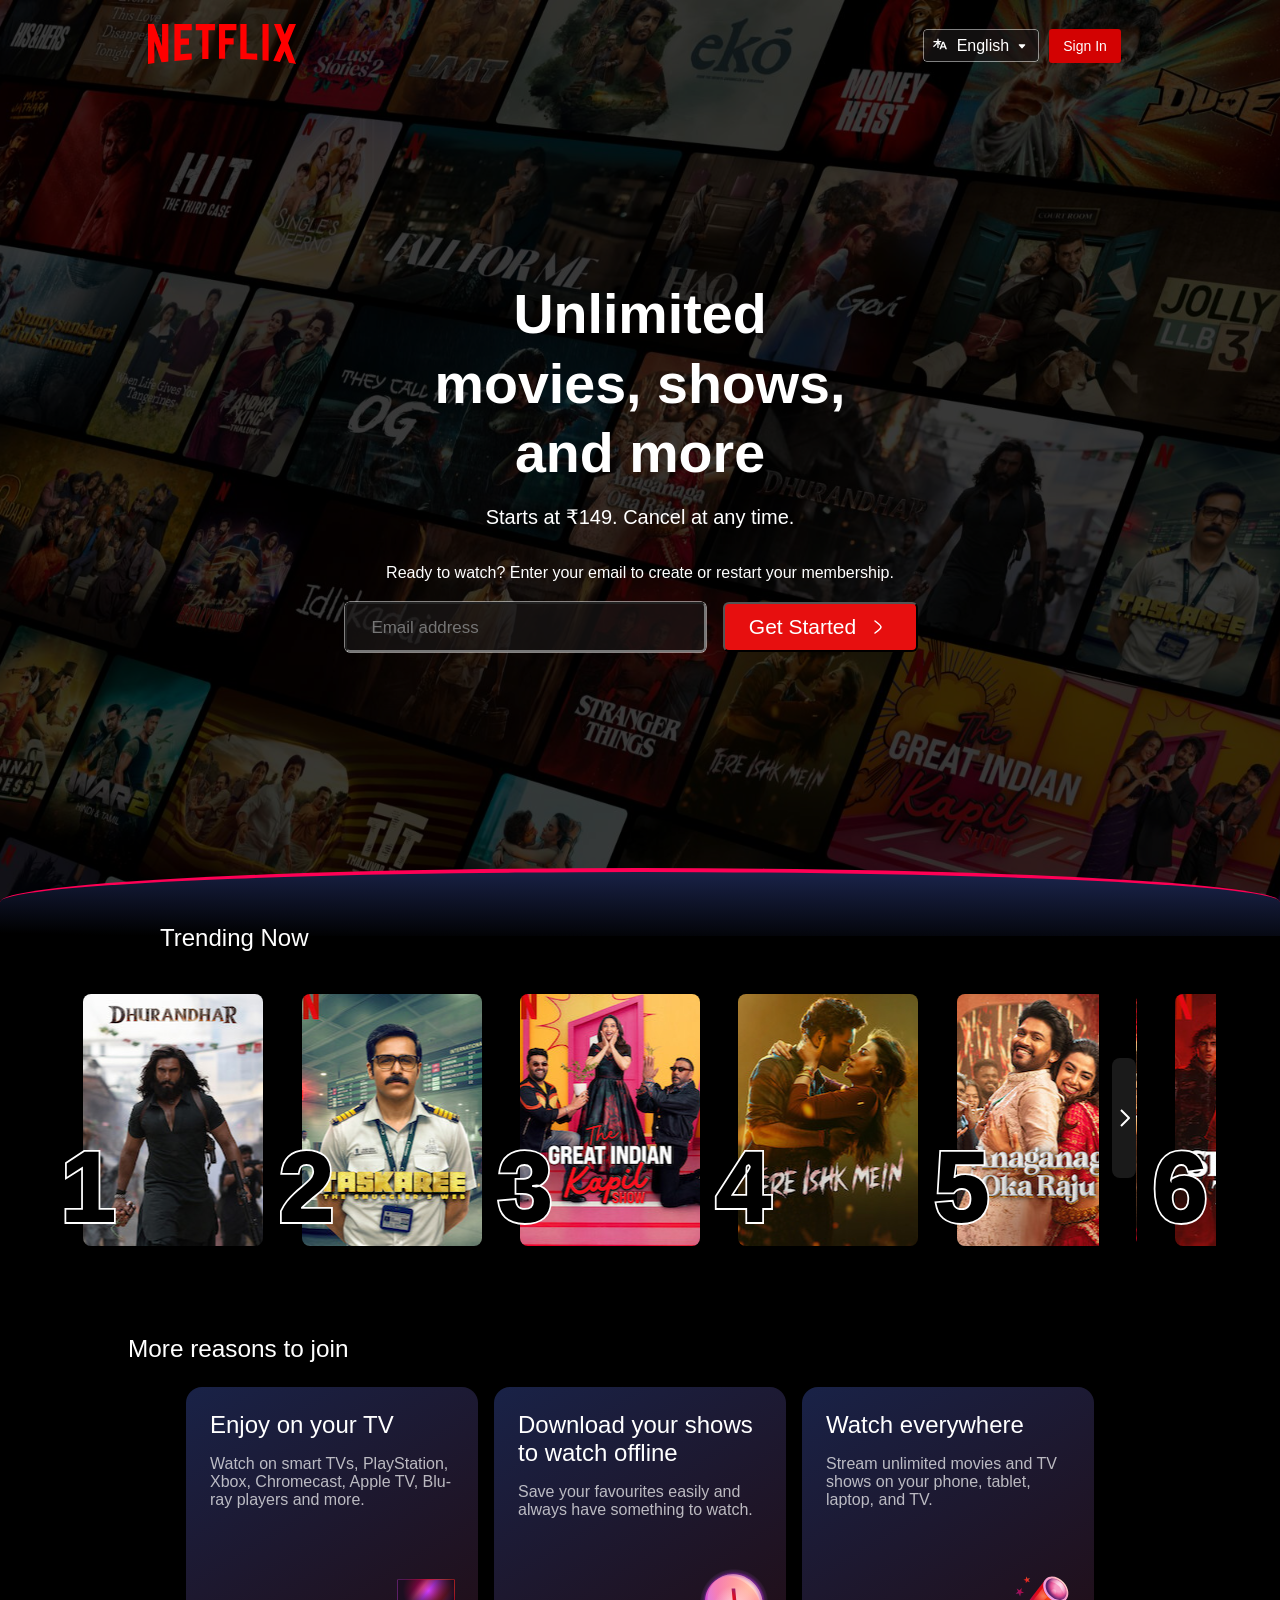
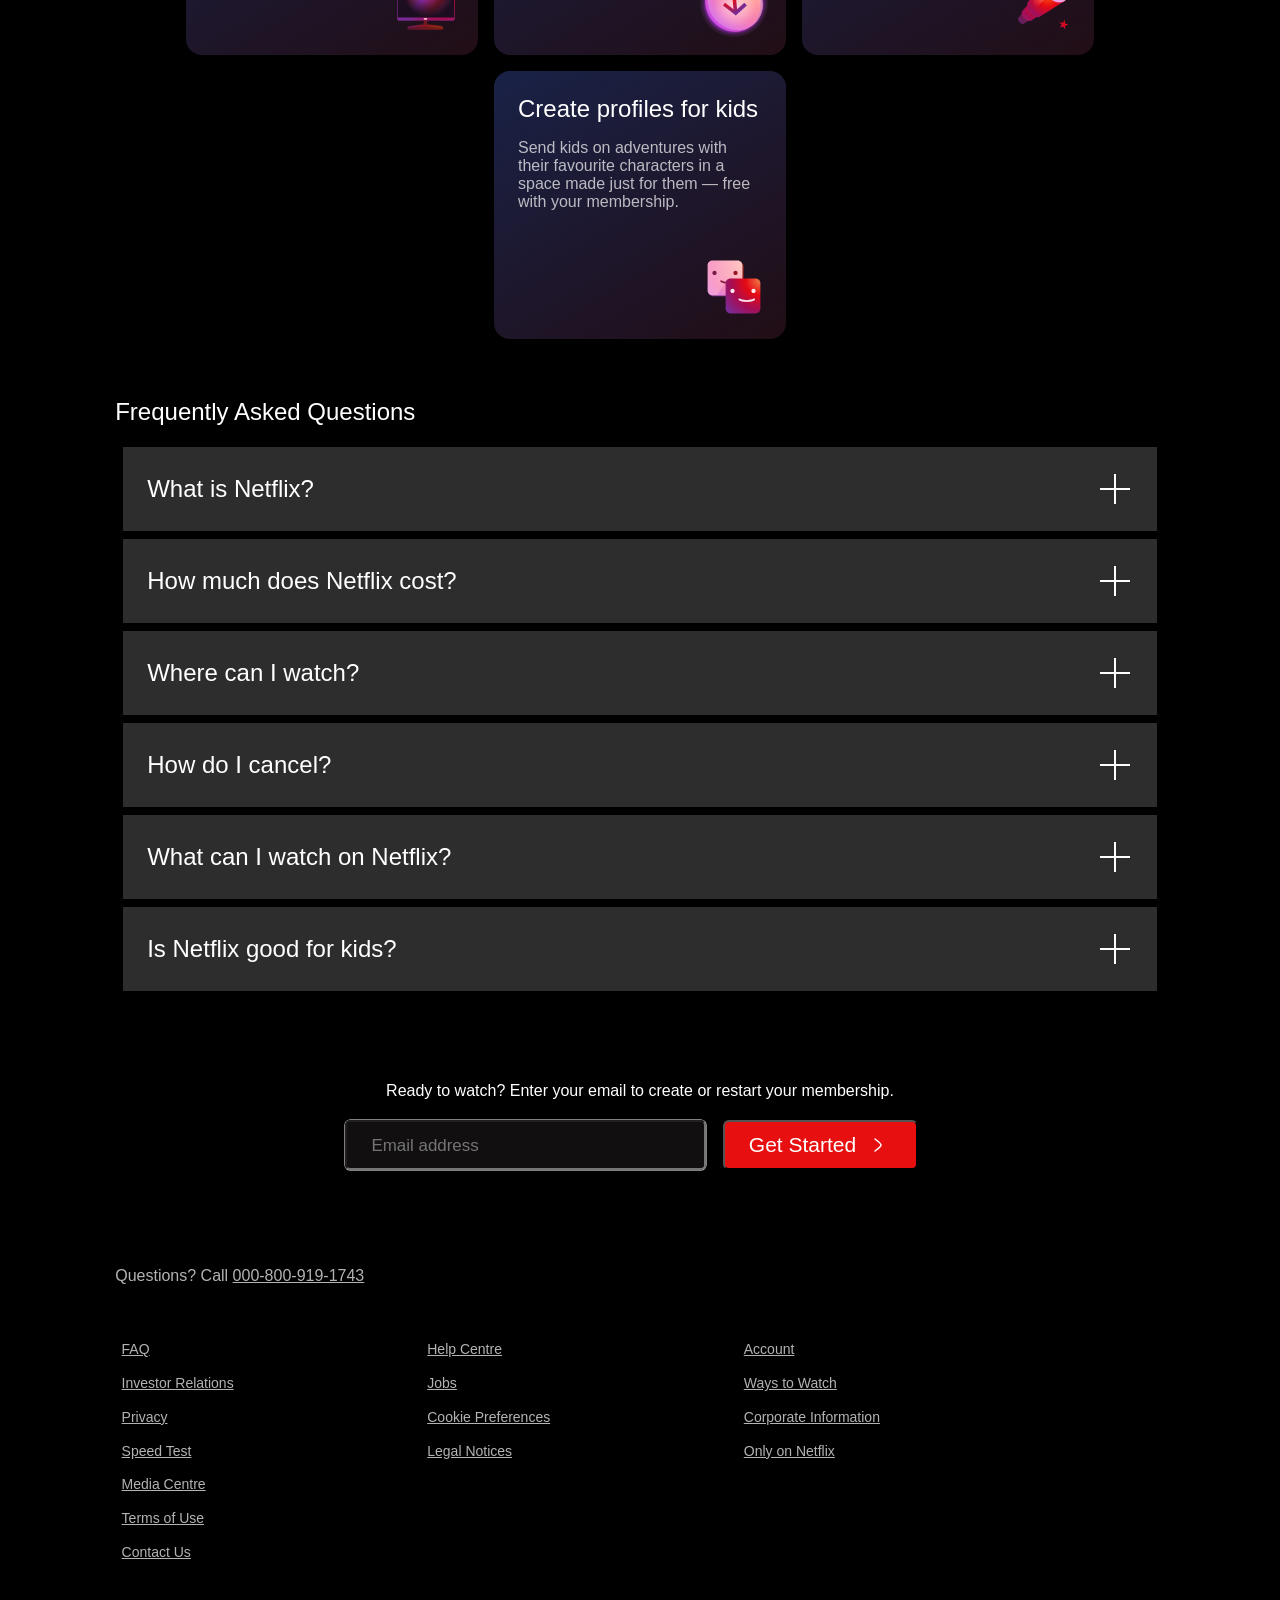
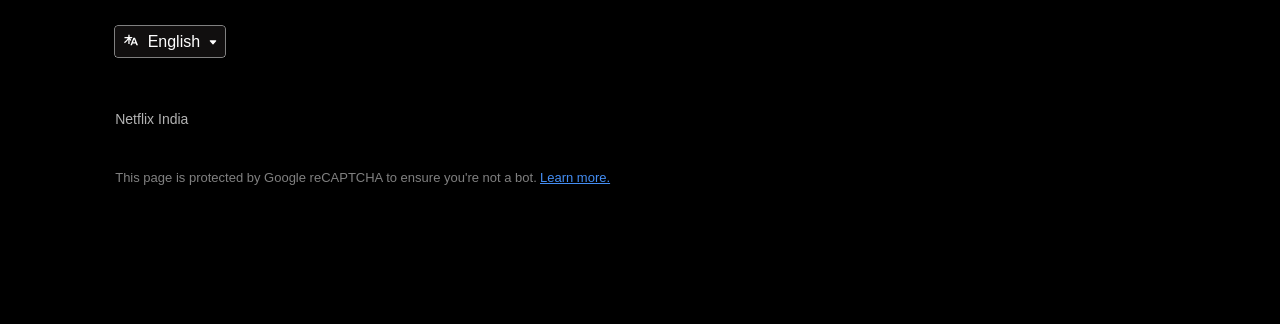
==== project_1/index.html @ 7aa84ff3 "Updated README and preview image" ====
<!DOCTYPE html>
<html lang="en">

<head>
    <meta charset="UTF-8">
    <meta name="viewport" content="width=device-width, initial-scale=1.0">
    <title>Netflix India – Watch Shows Online, Watch Movies Online</title>
    <link rel="stylesheet" href="css/style.css">
    <link rel="icon" type="image/x-icon" href="assets/favicon.ico">
</head>

<body>
    <div class="main">
        <div class="box"></div>
        <header>
            <nav>
                <div class="navbar">
                    <span><img src="assets/logo.svg" width="100px"></span>
                    <div class="btn">
                        <a class="btn-transparent" href="#"><svg class="svg1" viewBox="0 0 16 16" width="20" height="20"
                                data-icon="LanguagesSmall" data-icon-id=":R135daqjalalalb96:" aria-hidden="true"
                                xmlns="http://www.w3.org/2000/svg" fill="none" role="img">
                                <path fill="currentColor" fill-rule="evenodd"
                                    d="M10.77 5.33 10.5 6 9.34 8.94l-.57 1.44L7.33 14h1.78l.73-1.97h3.58l.74 1.97H16l-3.43-8.67zm-.15 4.6-.24.63h2.51l-1.26-3.35zm-1.1-5.09.1-.19h-3.2V2h-1.5v2.65H.55V6h3.77A11 11 0 0 1 0 10.43c.33.28.81.8 1.05 1.16 1.5-.91 2.85-2.36 3.88-4.02v5.1h1.49V7.52q.6.95 1.33 1.8l.57-1.43a12 12 0 0 1-1.34-1.9h2.09z"
                                    clip-rule="evenodd"></path>
                            </svg> English <svg class="svg2" xmlns="http://www.w3.org/2000/svg" width="16" height="16"
                                fill="currentColor" class="bi bi-caret-down-fill" viewBox="0 0 16 16">
                                <path
                                    d="M7.247 11.14 2.451 5.658C1.885 5.013 2.345 4 3.204 4h9.592a1 1 0 0 1 .753 1.659l-4.796 5.48a1 1 0 0 1-1.506 0z" />
                            </svg>
                        </a>
                        <a class="btn-red" href="#">Sign In</a>
                    </div>
                </div>
            </nav>
        </header>
        <main>
            <div class="hero">
                <div class="content">
                    <div>
                        <h1>
                            Unlimited movies, shows, and more
                        </h1>
                    </div>
                    <div>
                        <p>
                            Starts at ₹149. Cancel at any time.
                        </p>
                    </div>
                </div>
                <form action="#">
                    <div class="form-container">
                        <div class="form-heading">
                            <h3>
                                Ready to watch? Enter your email to create or restart your membership.
                            </h3>
                        </div>
                        <div>
                            <div class="form-content">
                                <input id="inp" type="email" placeholder="Email address">
                                <button class="btnhero"> Get Started <svg xmlns="http://www.w3.org/2000/svg"
                                        viewBox="0 0 24 24" width="24" height="24" color="currentColor" fill="none"
                                        stroke="currentColor" stroke-width="1.5" stroke-linecap="round"
                                        stroke-linejoin="round">
                                        <path d="M9.00005 6C9.00005 6 15 10.4189 15 12C15 13.5812 9 18 9 18" />
                                    </svg></button>
                            </div>
                        </div>
                    </div>
                </form>
            </div>
        </main>

    </div>
    <div class="curve">
        <h3></h3>
        <h2 class="curve-bottom">Trending Now</h2>
    </div>
    <div class="cards-container">
        <div class="cards-button-container-left">
            <div class="cards-button previous">
                <svg viewBox="0 0 24 24" width="24" height="24" data-icon="ChevronLeftMedium" data-icon-id=":rb:"
                    aria-hidden="true" xmlns="http://www.w3.org/2000/svg" fill="none" role="img">
                    <path fill="currentColor" fill-rule="evenodd"
                        d="m8.414 12 7.293 7.293-1.414 1.414-8-8a1 1 0 0 1 0-1.414l8-8 1.414 1.414z"
                        clip-rule="evenodd"></path>
                </svg>
            </div>
        </div>
        <div class="cards" id="slider">
            <div class="card card1">
                <h1>1</h1>
            </div>
            <div class="card card2">
                <h1>2</h1>
            </div>
            <div class="card card3">
                <h1>3</h1>
            </div>
            <div class="card card4">
                <h1>4</h1>
            </div>
            <div class="card card5">
                <h1>5</h1>
            </div>
            <div class="card card6">
                <h1>6</h1>
            </div>
            <div class="card card7">
                <h1>7</h1>
            </div>
            <div class="card card8">
                <h1>8</h1>
            </div>
            <div class="card card9">
                <h1>9</h1>
            </div>
            <div class="card card10">
                <h1>10</h1>
            </div>
        </div>
        <div class="cards-button-container-right">
            <div class="cards-button next">
                <svg viewBox="0 0 24 24" width="24" height="24" data-icon="ChevronRightMedium" data-icon-id=":rs:"
                    aria-hidden="true" xmlns="http://www.w3.org/2000/svg" fill="none" role="img">
                    <path fill="currentColor" fill-rule="evenodd"
                        d="m15.586 12-7.293 7.293 1.414 1.414 8-8a1 1 0 0 0 0-1.414l-8-8-1.414 1.414z"
                        clip-rule="evenodd">
                    </path>
                </svg>
            </div>
        </div>
    </div>
    <div class="info-card-header">
        <h3>More reasons to join</h3>
    </div>
    <div class="info-cards">
        <div class="flex">
            <div class="info-card info-card1">
                <h3>
                    Enjoy on your TV

                </h3>
                <p>
                    Watch on smart TVs, PlayStation, Xbox, Chromecast, Apple TV, Blu-ray players and more.

                </p>
                <svg width="72" height="72" viewBox="0 0 72 72" fill="none">
                    <g id="television-core-small">
                        <path id="Vector" fill-rule="evenodd" clip-rule="evenodd"
                            d="M37.2 53.3992C37.2 52.7365 36.6628 52.1992 36 52.1992H34.8C34.1373 52.1992 33.6 52.7365 33.6 53.3992V56.2636C33.6 56.9129 33.0834 57.4433 32.4347 57.4739C30.3013 57.5744 28.1719 57.7834 26.0546 58.1011L19.444 59.0926C18.2692 59.2688 17.4 60.2782 17.4 61.4662V62.0992C17.4 62.4304 17.6686 62.6992 18 62.6992H52.8C53.1314 62.6992 53.4 62.4304 53.4 62.0992V61.4662C53.4 60.2782 52.5309 59.2688 51.3561 59.0926L44.7454 58.1011C42.6282 57.7834 40.4987 57.5744 38.3653 57.4739C37.7167 57.4433 37.2 56.9129 37.2 56.2636V53.3992Z"
                            fill="url(#paint0_radial_5179_1308)"></path>
                        <path id="Vector_2"
                            d="M18.6 60.7388C18.6 60.2306 18.9587 59.796 19.4602 59.711C22.0196 59.2775 29.7585 58.0508 35.4 58.0508C41.0415 58.0508 48.7804 59.2775 51.3398 59.711C51.8412 59.796 52.2 60.2306 52.2 60.7388C52.2 60.902 52.0575 61.0268 51.8967 61.0004C50.1219 60.707 40.9704 59.2409 35.4 59.2409C29.8295 59.2409 20.678 60.707 18.9033 61.0004C18.7425 61.0268 18.6 60.902 18.6 60.7388Z"
                            fill="url(#paint1_radial_5179_1308)"></path>
                        <path id="Vector_3"
                            d="M63 12H8.99995C8.00584 12 7.19995 12.8059 7.19995 13.8V51.6C7.19995 52.5941 8.00584 53.4 8.99995 53.4H63C63.9941 53.4 64.8 52.5941 64.8 51.6V13.8C64.8 12.8059 63.9941 12 63 12Z"
                            fill="url(#paint2_linear_5179_1308)"></path>
                        <path id="Vector_4"
                            d="M63 12H8.99995C8.00584 12 7.19995 12.8059 7.19995 13.8V51.6C7.19995 52.5941 8.00584 53.4 8.99995 53.4H63C63.9941 53.4 64.8 52.5941 64.8 51.6V13.8C64.8 12.8059 63.9941 12 63 12Z"
                            fill="url(#paint3_radial_5179_1308)"></path>
                        <path id="Vector_5" fill-rule="evenodd" clip-rule="evenodd"
                            d="M8.99995 12.6H63C63.663 12.6 64.2 13.1372 64.2 13.8V50.4H7.79995V13.8C7.79995 13.1372 8.33719 12.6 8.99995 12.6ZM7.19995 50.4V13.8C7.19995 12.8059 8.00581 12 8.99995 12H63C63.9942 12 64.8 12.8059 64.8 13.8V50.4V51.6C64.8 52.5941 63.9942 53.4 63 53.4H8.99995C8.00581 53.4 7.19995 52.5941 7.19995 51.6V50.4Z"
                            fill="url(#paint4_radial_5179_1308)"></path>
                        <path id="Vector_6"
                            d="M35.4 52.8C36.3941 52.8 37.2 52.3971 37.2 51.9C37.2 51.4029 36.3941 51 35.4 51C34.4059 51 33.6 51.4029 33.6 51.9C33.6 52.3971 34.4059 52.8 35.4 52.8Z"
                            fill="url(#paint5_radial_5179_1308)"></path>
                    </g>
                    <defs>
                        <radialGradient id="paint0_radial_5179_1308" cx="0" cy="0" r="1" gradientUnits="userSpaceOnUse"
                            gradientTransform="translate(50.3269 49.3723) rotate(118.526) scale(55.1579 46.2871)">
                            <stop stop-color="#802600"></stop>
                            <stop offset="0.333333" stop-color="#6F181D"></stop>
                            <stop offset="0.666667" stop-color="#5B1333"></stop>
                            <stop offset="1" stop-color="#391945"></stop>
                        </radialGradient>
                        <radialGradient id="paint1_radial_5179_1308" cx="0" cy="0" r="1" gradientUnits="userSpaceOnUse"
                            gradientTransform="translate(48.1077 53.6128) rotate(158.116) scale(32.7275 42.219)">
                            <stop stop-color="#99421D"></stop>
                            <stop offset="0.333333" stop-color="#99161D"></stop>
                            <stop offset="0.666667" stop-color="#7D1845"></stop>
                            <stop offset="1" stop-color="#59216E"></stop>
                        </radialGradient>
                        <linearGradient id="paint2_linear_5179_1308" x1="10.4727" y1="14.9572" x2="56.1755" y2="51.4814"
                            gradientUnits="userSpaceOnUse">
                            <stop stop-color="#99161D"></stop>
                            <stop offset="0.245283" stop-color="#CA005B"></stop>
                            <stop offset="0.346698" stop-color="#FF479A"></stop>
                            <stop offset="0.46934" stop-color="#CC3CFF"></stop>
                            <stop offset="0.735849" stop-color="#BC1A22"></stop>
                            <stop offset="1" stop-color="#C94FF5"></stop>
                        </linearGradient>
                        <radialGradient id="paint3_radial_5179_1308" cx="0" cy="0" r="1" gradientUnits="userSpaceOnUse"
                            gradientTransform="translate(38.6181 23.8286) rotate(90) scale(25.9571 25.8545)">
                            <stop stop-color="#1C0E20" stop-opacity="0"></stop>
                            <stop offset="1" stop-color="#1C0E20"></stop>
                        </radialGradient>
                        <radialGradient id="paint4_radial_5179_1308" cx="0" cy="0" r="1" gradientUnits="userSpaceOnUse"
                            gradientTransform="translate(54 20.1938) rotate(144.293) scale(47.2897 44.8232)">
                            <stop stop-color="#EF7744"></stop>
                            <stop offset="0.333333" stop-color="#E50914"></stop>
                            <stop offset="0.666667" stop-color="#A70D53"></stop>
                            <stop offset="1" stop-color="#792A95"></stop>
                        </radialGradient>
                        <radialGradient id="paint5_radial_5179_1308" cx="0" cy="0" r="1" gradientUnits="userSpaceOnUse"
                            gradientTransform="translate(36.525 51.3562) rotate(135) scale(4.58735)">
                            <stop stop-color="#FFDCCC"></stop>
                            <stop offset="0.333333" stop-color="#FFBDC0"></stop>
                            <stop offset="0.666667" stop-color="#F89DC6"></stop>
                            <stop offset="1" stop-color="#E4A1FA"></stop>
                        </radialGradient>
                    </defs>
                </svg>
            </div>

            <div class="info-card info-card1">
                <h3>
                    Download your shows to watch offline
                </h3>
                <p>
                    Save your favourites easily and always have something to watch.
                </p>
                <svg width="72" height="72" viewBox="0 0 72 72" fill="none">
                    <g id="download-core-small">
                        <path id="Vector"
                            d="M36 70.2008C54.8882 70.2008 70.2001 54.8889 70.2001 36.0008C70.2001 17.1126 54.8882 1.80078 36 1.80078C17.1119 1.80078 1.80005 17.1126 1.80005 36.0008C1.80005 54.8889 17.1119 70.2008 36 70.2008Z"
                            fill="url(#paint0_radial_5179_7940)"></path>
                        <path id="Vector_2" opacity="0.4"
                            d="M64.7658 36.195C65.5206 51.5916 53.7908 63.5824 38.5668 62.977C23.3428 62.3722 10.3893 49.4 9.63446 34.0034C8.87954 18.6068 20.6091 6.61594 35.8331 7.22116C51.0571 7.82638 64.0104 20.7984 64.7658 36.195Z"
                            fill="url(#paint1_radial_5179_7940)"></path>
                        <path id="Vector_3"
                            d="M62.3657 37.9958C63.1205 53.3924 51.3908 65.3832 36.1668 64.7778C20.9428 64.173 7.9893 51.2008 7.23444 35.8041C6.47952 20.4075 18.2091 8.41672 33.4331 9.02194C48.6571 9.62716 61.6103 22.5992 62.3657 37.9958Z"
                            fill="url(#paint2_radial_5179_7940)"></path>
                        <path id="Vector_4" opacity="0.5"
                            d="M64.7658 36.195C65.5206 51.5916 53.7908 63.5824 38.5668 62.977C23.3428 62.3722 10.3893 49.4 9.63446 34.0034C8.87954 18.6068 20.6091 6.61594 35.8331 7.22116C51.0571 7.82638 64.0104 20.7984 64.7658 36.195Z"
                            fill="url(#paint3_radial_5179_7940)"></path>
                        <path id="Vector_5" opacity="0.6"
                            d="M36.9 60.6C48.6636 60.6 58.2 51.0637 58.2 39.3C58.2 27.5363 48.6636 18 36.9 18C25.1363 18 15.6 27.5363 15.6 39.3C15.6 51.0637 25.1363 60.6 36.9 60.6Z"
                            fill="url(#paint4_radial_5179_7940)"></path>
                        <path id="Vector_6" fill-rule="evenodd" clip-rule="evenodd"
                            d="M39.0849 42.2727L46.3387 35.76L48.8945 38.5142L38.9118 47.477L37.8466 48.4333L36.6071 47.477L24.9899 38.5142L27.0434 35.76L35.4849 42.2727L33.6 21.6016H37.2L39.0849 42.2727Z"
                            fill="url(#paint5_radial_5179_7940)"></path>
                        <path id="Vector_7" opacity="0.4" fill-rule="evenodd" clip-rule="evenodd"
                            d="M61.6566 34.9618C61.7832 35.3893 62.391 35.3233 62.3694 34.878C61.6962 21.1369 50.1509 9.55975 36.5817 9.01957C34.4606 8.93515 32.4155 9.12541 30.4772 9.55909C30.0745 9.64915 30.1575 10.2082 30.5697 10.2246C45.0094 10.7979 57.6246 21.2971 61.6566 34.9618Z"
                            fill="url(#paint6_radial_5179_7940)"></path>
                    </g>
                    <defs>
                        <radialGradient id="paint0_radial_5179_7940" cx="0" cy="0" r="1" gradientUnits="userSpaceOnUse"
                            gradientTransform="translate(36.0001 36.1837) rotate(-90) scale(34.3829)">
                            <stop offset="0.782019" stop-color="#982DBE"></stop>
                            <stop offset="0.906819" stop-color="#B038DC" stop-opacity="0.2"></stop>
                            <stop offset="1" stop-color="#E4A1FA" stop-opacity="0"></stop>
                        </radialGradient>
                        <radialGradient id="paint1_radial_5179_7940" cx="0" cy="0" r="1" gradientUnits="userSpaceOnUse"
                            gradientTransform="translate(52.9937 20.0992) rotate(135) scale(49.9836)">
                            <stop stop-color="#FFDCCC"></stop>
                            <stop offset="0.333333" stop-color="#FFBDC0"></stop>
                            <stop offset="0.666667" stop-color="#F89DC6"></stop>
                            <stop offset="1" stop-color="#E4A1FA"></stop>
                        </radialGradient>
                        <radialGradient id="paint2_radial_5179_7940" cx="0" cy="0" r="1" gradientUnits="userSpaceOnUse"
                            gradientTransform="translate(52.7999 19.6937) rotate(135) scale(53.1037)">
                            <stop stop-color="#FFA984"></stop>
                            <stop offset="0.333333" stop-color="#FF787F"></stop>
                            <stop offset="0.666667" stop-color="#F45FA2"></stop>
                            <stop offset="1" stop-color="#C44AF1"></stop>
                        </radialGradient>
                        <radialGradient id="paint3_radial_5179_7940" cx="0" cy="0" r="1" gradientUnits="userSpaceOnUse"
                            gradientTransform="translate(52.9937 20.0992) rotate(135) scale(49.9836)">
                            <stop stop-color="#FFDCCC"></stop>
                            <stop offset="0.333333" stop-color="#FFBDC0"></stop>
                            <stop offset="0.666667" stop-color="#F89DC6"></stop>
                            <stop offset="1" stop-color="#E4A1FA"></stop>
                        </radialGradient>
                        <radialGradient id="paint4_radial_5179_7940" cx="0" cy="0" r="1" gradientUnits="userSpaceOnUse"
                            gradientTransform="translate(36.9 39.3) scale(21.3)">
                            <stop stop-color="white"></stop>
                            <stop offset="1" stop-color="white" stop-opacity="0"></stop>
                        </radialGradient>
                        <radialGradient id="paint5_radial_5179_7940" cx="0" cy="0" r="1" gradientUnits="userSpaceOnUse"
                            gradientTransform="translate(31.2 32.1016) rotate(39.5226) scale(15.5567)">
                            <stop stop-color="#EF7744"></stop>
                            <stop offset="0.2406" stop-color="#E50914"></stop>
                            <stop offset="1" stop-color="#792A95"></stop>
                        </radialGradient>
                        <radialGradient id="paint6_radial_5179_7940" cx="0" cy="0" r="1" gradientUnits="userSpaceOnUse"
                            gradientTransform="translate(50.7 21.3) rotate(-180) scale(30)">
                            <stop stop-color="white"></stop>
                            <stop offset="1" stop-color="white" stop-opacity="0"></stop>
                        </radialGradient>
                    </defs>
                </svg>
            </div>

            <div class="info-card info-card1">
                <h3>
                    Watch everywhere

                </h3>
                <p>
                    Stream unlimited movies and TV shows on your phone, tablet, laptop, and TV.
                </p>
                <svg width="72" height="72" viewBox="0 0 72 72" fill="none">
                    <g id="telescope-core-small">
                        <path id="Vector"
                            d="M24.0492 36.6016L33.6 46.3898L17.8029 56.8633C17.8029 56.8633 15.8891 57.6983 13.625 55.2638C11.361 52.8293 12.1235 51.238 12.1235 51.238L24.0492 36.6016Z"
                            fill="url(#paint0_radial_5179_1664)"></path>
                        <path id="Vector_2"
                            d="M25.0344 34.1992L36 46.151L25.0616 53.8043C25.0616 53.8043 21.8289 55.0984 18.0987 51.0172C14.3686 46.9358 15.9198 44.5105 15.9198 44.5105L25.0344 34.1992Z"
                            fill="url(#paint1_radial_5179_1664)"></path>
                        <path id="Vector_3"
                            d="M39 13.0195L59.1 33.6788L32.5325 50.4142C32.5325 50.4142 28.7459 50.2552 24.3978 45.4897C20.0498 40.7243 21.4096 35.8101 21.4096 35.8101L39 13.0195Z"
                            fill="url(#paint2_radial_5179_1664)"></path>
                        <path id="Vector_4"
                            d="M57.6709 15.3516C63.1044 21.2807 63.9858 29.2883 59.6386 33.2371C55.2916 37.186 47.3628 35.5806 41.9292 29.6515C36.4954 23.7224 35.6145 15.7148 39.9615 11.766C44.3084 7.81716 52.2372 9.42252 57.6709 15.3516Z"
                            fill="url(#paint3_radial_5179_1664)"></path>
                        <path id="Vector_5"
                            d="M58.3787 31.255C54.8121 34.5032 48.2143 33.0817 43.6421 28.0798C39.07 23.078 38.2547 16.39 41.8213 13.1419C45.3879 9.89364 51.9857 11.3152 56.5579 16.3171C61.1298 21.3189 61.9452 28.0069 58.3787 31.255Z"
                            fill="url(#paint4_radial_5179_1664)"></path>
                        <path id="Vector_6" opacity="0.85"
                            d="M59.6783 28.823C60.576 24.1785 59.6544 20.5934 56.1603 16.6199C52.6662 12.6464 47.3508 10.8657 43.7796 12.7598C39.371 15.098 48.3734 13.5961 53.4577 19.5815C57.8259 24.724 58.8516 33.1009 59.6783 28.823Z"
                            fill="url(#paint5_radial_5179_1664)"></path>
                        <path id="Vector_7" opacity="0.4"
                            d="M50.3979 25.2452C50.4549 26.7239 49.2932 27.7677 47.8032 27.5766C46.3131 27.3856 45.059 26.032 45.002 24.5532C44.945 23.0745 46.1067 22.0307 47.5968 22.2218C49.0868 22.4128 50.341 23.7664 50.3979 25.2452Z"
                            fill="url(#paint6_radial_5179_1664)"></path>
                        <path id="Vector_8" opacity="0.6"
                            d="M36.9217 21.0039L26.4258 34.3627C26.3297 36.4604 28.2903 39.5534 30.0334 40.8344L41.2345 29.9105C39.6 28.2005 36.9591 24.1025 36.9217 21.0039Z"
                            fill="url(#paint7_radial_5179_1664)"></path>
                        <path id="Vector_9" fill-rule="evenodd" clip-rule="evenodd"
                            d="M20.0576 9.60156L21.479 11.7187L24 11.0654L22.3575 13.0272L23.7789 15.1444L21.3424 14.2397L19.7 16.2016L19.8365 13.6806L17.4 12.7759L19.9209 12.1225L20.0576 9.60156ZM58.776 52.8016L58.9623 56.4685L62.4 57.4188L59.0774 58.7347L59.2637 62.4016L57.0239 59.548L53.7014 60.8638L55.6397 57.7843L53.4 54.9307L56.8377 55.8811L58.776 52.8016ZM15.206 24.2101L15.8768 21.0016L13.4793 23.1964L10.6853 21.5563L11.9975 24.553L9.59998 26.7478L12.8085 26.405L14.1207 29.4016L14.7915 26.1931L18 25.8502L15.206 24.2101Z"
                            fill="url(#paint8_linear_5179_1664)"></path>
                    </g>
                    <defs>
                        <radialGradient id="paint0_radial_5179_1664" cx="0" cy="0" r="1" gradientUnits="userSpaceOnUse"
                            gradientTransform="translate(36.6875 32.7016) rotate(135) scale(34.9134)">
                            <stop stop-color="#99421D"></stop>
                            <stop offset="0.333333" stop-color="#99161D"></stop>
                            <stop offset="0.666667" stop-color="#7D1845"></stop>
                            <stop offset="1" stop-color="#59216E"></stop>
                        </radialGradient>
                        <radialGradient id="paint1_radial_5179_1664" cx="0" cy="0" r="1" gradientUnits="userSpaceOnUse"
                            gradientTransform="translate(42.5937 27.2992) rotate(135) scale(44.5477 44.5279)">
                            <stop stop-color="#EF7744"></stop>
                            <stop offset="0.333333" stop-color="#E50914"></stop>
                            <stop offset="0.666667" stop-color="#A70D53"></stop>
                            <stop offset="1" stop-color="#792A95"></stop>
                        </radialGradient>
                        <radialGradient id="paint2_radial_5179_1664" cx="0" cy="0" r="1" gradientUnits="userSpaceOnUse"
                            gradientTransform="translate(42.3 29.106) rotate(135) scale(31.8127)">
                            <stop stop-color="#FB540D"></stop>
                            <stop offset="0.333333" stop-color="#E50914"></stop>
                            <stop offset="0.666667" stop-color="#A70D53"></stop>
                            <stop offset="1" stop-color="#792A95"></stop>
                        </radialGradient>
                        <radialGradient id="paint3_radial_5179_1664" cx="0" cy="0" r="1" gradientUnits="userSpaceOnUse"
                            gradientTransform="translate(57.675 14.7078) rotate(134.326) scale(24.0433 24.0367)">
                            <stop stop-color="#FFDCCC"></stop>
                            <stop offset="0.333333" stop-color="#FFBDC0"></stop>
                            <stop offset="0.666667" stop-color="#F89DC6"></stop>
                            <stop offset="1" stop-color="#E4A1FA"></stop>
                        </radialGradient>
                        <radialGradient id="paint4_radial_5179_1664" cx="0" cy="0" r="1" gradientUnits="userSpaceOnUse"
                            gradientTransform="translate(52.1305 21.273) rotate(141.875) scale(9.87138 12.8159)">
                            <stop offset="0.307292" stop-color="#F89DC6"></stop>
                            <stop offset="0.645392" stop-color="#E75094"></stop>
                            <stop offset="1" stop-color="#59216E"></stop>
                        </radialGradient>
                        <radialGradient id="paint5_radial_5179_1664" cx="0" cy="0" r="1" gradientUnits="userSpaceOnUse"
                            gradientTransform="translate(55.8 15.6) rotate(135) scale(13.1522)">
                            <stop stop-color="white"></stop>
                            <stop offset="1" stop-color="white" stop-opacity="0"></stop>
                        </radialGradient>
                        <radialGradient id="paint6_radial_5179_1664" cx="0" cy="0" r="1" gradientUnits="userSpaceOnUse"
                            gradientTransform="translate(49.2362 22.9648) rotate(131.079) scale(5.08644 6.006)">
                            <stop stop-color="white"></stop>
                            <stop offset="1" stop-color="white" stop-opacity="0"></stop>
                        </radialGradient>
                        <radialGradient id="paint7_radial_5179_1664" cx="0" cy="0" r="1" gradientUnits="userSpaceOnUse"
                            gradientTransform="translate(36.8758 29.1353) rotate(137.622) scale(13.5764)">
                            <stop stop-color="#FFA984"></stop>
                            <stop offset="1" stop-color="#F7636B" stop-opacity="0"></stop>
                        </radialGradient>
                        <linearGradient id="paint8_linear_5179_1664" x1="44.65" y1="27.9016" x2="24.25" y2="48.3016"
                            gradientUnits="userSpaceOnUse">
                            <stop stop-color="#EF7744"></stop>
                            <stop offset="0.333333" stop-color="#E50914"></stop>
                            <stop offset="0.666667" stop-color="#A70D53"></stop>
                            <stop offset="1" stop-color="#792A95"></stop>
                        </linearGradient>
                    </defs>
                </svg>
            </div>

            <div class="info-card info-card1">
                <h3>
                    Create profiles for kids
                </h3>
                <p>
                    Send kids on adventures with their favourite characters in a space made just for them — free with
                    your membership.
                </p>
                <svg width="72" height="72" viewBox="0 0 72 72" fill="none">
                    <g id="profiles-core-small">
                        <path id="Vector"
                            d="M10.8 15.6008C10.8 12.9499 12.949 10.8008 15.5999 10.8008H40.8C43.4509 10.8008 45.6 12.9498 45.6 15.6008V40.8007C45.6 43.4516 43.4509 45.6007 40.8 45.6007H15.6C12.949 45.6007 10.8 43.4517 10.8 40.8007V15.6008Z"
                            fill="url(#paint0_radial_5179_7919)"></path>
                        <path id="Vector_2"
                            d="M9.59998 14.4016C9.59998 11.7506 11.749 9.60162 14.4 9.60156H39.6C42.251 9.60156 44.4 11.7506 44.4 14.4016V39.6015C44.4 42.2525 42.251 44.4015 39.6 44.4015H14.4C11.749 44.4016 9.59998 42.2525 9.59998 39.6015V14.4016Z"
                            fill="url(#paint1_radial_5179_7919)"></path>
                        <path id="Vector_3"
                            d="M18.6 21.9008C18.6 23.0606 17.6598 24.0008 16.5 24.0008C15.3402 24.0008 14.4 23.0606 14.4 21.9008C14.4 20.741 15.3402 19.8008 16.5 19.8008C17.6598 19.8008 18.6 20.741 18.6 21.9008Z"
                            fill="url(#paint2_radial_5179_7919)"></path>
                        <path id="Vector_4"
                            d="M39.6 21.9008C39.6 23.0606 38.6598 24.0008 37.5 24.0008C36.3402 24.0008 35.4 23.0606 35.4 21.9008C35.4 20.741 36.3402 19.8008 37.5 19.8008C38.6598 19.8008 39.6 20.741 39.6 21.9008Z"
                            fill="url(#paint3_radial_5179_7919)"></path>
                        <path id="Vector_5"
                            d="M23.6713 29.4501C23.2437 29.1967 22.6917 29.3379 22.4383 29.7655C22.1848 30.1932 22.3261 30.7452 22.7537 30.9986C23.8254 31.6337 26.769 32.7744 30.6375 32.7744C34.506 32.7744 37.4497 31.6337 38.5213 30.9986C38.949 30.7452 39.0902 30.1932 38.8368 29.7655C38.5834 29.3379 38.0313 29.1967 37.6037 29.4501C36.8191 29.9151 34.194 30.9744 30.6375 30.9744C27.081 30.9744 24.456 29.9151 23.6713 29.4501Z"
                            fill="url(#paint4_radial_5179_7919)"></path>
                        <path id="Vector_6" opacity="0.35"
                            d="M19.2 44.4016H28.2L32.4 27.6016C30.2787 28.1801 28.4542 29.5387 27.2921 31.4053L19.2 44.4016Z"
                            fill="url(#paint5_radial_5179_7919)"></path>
                        <path id="Vector_7"
                            d="M27.6 32.4016C27.6 29.7506 29.749 27.6016 32.4 27.6016L57.6 27.6016C60.2508 27.6016 62.4 29.7506 62.4 32.4016V57.6015C62.4 60.2524 60.2508 62.4016 57.6 62.4016H32.4C29.749 62.4016 27.6 60.2524 27.6 57.6016V32.4016Z"
                            fill="url(#paint6_radial_5179_7919)"></path>
                        <path id="Vector_8"
                            d="M36.6 39.9008C36.6 41.0606 35.6598 42.0008 34.5 42.0008C33.3402 42.0008 32.4 41.0606 32.4 39.9008C32.4 38.741 33.3402 37.8008 34.5 37.8008C35.6598 37.8008 36.6 38.741 36.6 39.9008Z"
                            fill="url(#paint7_radial_5179_7919)"></path>
                        <path id="Vector_9"
                            d="M57.6 39.9008C57.6 41.0606 56.6598 42.0008 55.5 42.0008C54.3402 42.0008 53.4 41.0606 53.4 39.9008C53.4 38.741 54.3402 37.8008 55.5 37.8008C56.6598 37.8008 57.6 38.741 57.6 39.9008Z"
                            fill="url(#paint8_radial_5179_7919)"></path>
                        <path id="Vector_10"
                            d="M41.8213 47.6025C41.3937 47.349 40.8416 47.4903 40.5882 47.9179C40.3348 48.3455 40.476 48.8976 40.9037 49.1509C41.9753 49.786 44.919 50.9267 48.7875 50.9267C52.656 50.9267 55.5996 49.786 56.6713 49.1509C57.0989 48.8976 57.2402 48.3455 56.9867 47.9179C56.7333 47.4903 56.1813 47.349 55.7537 47.6025C54.969 48.0674 52.344 49.1267 48.7875 49.1267C45.231 49.1267 42.6059 48.0674 41.8213 47.6025Z"
                            fill="url(#paint9_radial_5179_7919)"></path>
                    </g>
                    <defs>
                        <radialGradient id="paint0_radial_5179_7919" cx="0" cy="0" r="1" gradientUnits="userSpaceOnUse"
                            gradientTransform="translate(39.075 17.6882) rotate(135) scale(32.8097)">
                            <stop stop-color="#99421D"></stop>
                            <stop offset="0.333333" stop-color="#99161D"></stop>
                            <stop offset="0.666667" stop-color="#7D1845"></stop>
                            <stop offset="1" stop-color="#59216E"></stop>
                        </radialGradient>
                        <radialGradient id="paint1_radial_5179_7919" cx="0" cy="0" r="1" gradientUnits="userSpaceOnUse"
                            gradientTransform="translate(62.4 8.70157) rotate(133.87) scale(75.3216)">
                            <stop stop-color="#FFDCCC"></stop>
                            <stop offset="0.333333" stop-color="#FFBDC0"></stop>
                            <stop offset="0.666667" stop-color="#F89DC6"></stop>
                            <stop offset="1" stop-color="#E4A1FA"></stop>
                        </radialGradient>
                        <radialGradient id="paint2_radial_5179_7919" cx="0" cy="0" r="1" gradientUnits="userSpaceOnUse"
                            gradientTransform="translate(60.3 11.1008) rotate(133.939) scale(68.7426 55.9547)">
                            <stop stop-color="#99421D"></stop>
                            <stop offset="0.333333" stop-color="#99161D"></stop>
                            <stop offset="0.666667" stop-color="#7D1845"></stop>
                            <stop offset="1" stop-color="#59216E"></stop>
                        </radialGradient>
                        <radialGradient id="paint3_radial_5179_7919" cx="0" cy="0" r="1" gradientUnits="userSpaceOnUse"
                            gradientTransform="translate(60.3 11.1008) rotate(133.939) scale(68.7426 55.9547)">
                            <stop stop-color="#99421D"></stop>
                            <stop offset="0.333333" stop-color="#99161D"></stop>
                            <stop offset="0.666667" stop-color="#7D1845"></stop>
                            <stop offset="1" stop-color="#59216E"></stop>
                        </radialGradient>
                        <radialGradient id="paint4_radial_5179_7919" cx="0" cy="0" r="1" gradientUnits="userSpaceOnUse"
                            gradientTransform="translate(60.3 11.0994) rotate(133.939) scale(68.7426 55.9548)">
                            <stop stop-color="#99421D"></stop>
                            <stop offset="0.333333" stop-color="#99161D"></stop>
                            <stop offset="0.666667" stop-color="#7D1845"></stop>
                            <stop offset="1" stop-color="#59216E"></stop>
                        </radialGradient>
                        <radialGradient id="paint5_radial_5179_7919" cx="0" cy="0" r="1" gradientUnits="userSpaceOnUse"
                            gradientTransform="translate(39.6 27.9016) rotate(135) scale(23.3345)">
                            <stop stop-color="#FFA984"></stop>
                            <stop offset="0.333333" stop-color="#FF787F"></stop>
                            <stop offset="0.666667" stop-color="#F45FA2"></stop>
                            <stop offset="1" stop-color="#C44AF1"></stop>
                        </radialGradient>
                        <radialGradient id="paint6_radial_5179_7919" cx="0" cy="0" r="1" gradientUnits="userSpaceOnUse"
                            gradientTransform="translate(61.8 29.7016) rotate(135) scale(43.2749)">
                            <stop stop-color="#EF7744"></stop>
                            <stop offset="0.333333" stop-color="#E50914"></stop>
                            <stop offset="0.666667" stop-color="#A70D53"></stop>
                            <stop offset="1" stop-color="#792A95"></stop>
                        </radialGradient>
                        <radialGradient id="paint7_radial_5179_7919" cx="0" cy="0" r="1" gradientUnits="userSpaceOnUse"
                            gradientTransform="translate(62.1 11.1008) rotate(137.146) scale(73.6614 60.3576)">
                            <stop stop-color="#FFDCCC"></stop>
                            <stop offset="0.333333" stop-color="#FDF6F6"></stop>
                            <stop offset="0.666667" stop-color="#FADCE9"></stop>
                            <stop offset="1" stop-color="#E4A1FA"></stop>
                        </radialGradient>
                        <radialGradient id="paint8_radial_5179_7919" cx="0" cy="0" r="1" gradientUnits="userSpaceOnUse"
                            gradientTransform="translate(62.1 11.1008) rotate(137.146) scale(73.6614 60.3576)">
                            <stop stop-color="#FFDCCC"></stop>
                            <stop offset="0.333333" stop-color="#FDF6F6"></stop>
                            <stop offset="0.666667" stop-color="#FADCE9"></stop>
                            <stop offset="1" stop-color="#E4A1FA"></stop>
                        </radialGradient>
                        <radialGradient id="paint9_radial_5179_7919" cx="0" cy="0" r="1" gradientUnits="userSpaceOnUse"
                            gradientTransform="translate(62.1 11.1017) rotate(137.146) scale(73.6614 60.3576)">
                            <stop stop-color="#FFDCCC"></stop>
                            <stop offset="0.333333" stop-color="#FDF6F6"></stop>
                            <stop offset="0.666667" stop-color="#FADCE9"></stop>
                            <stop offset="1" stop-color="#E4A1FA"></stop>
                        </radialGradient>
                    </defs>
                </svg>
            </div>
        </div>
    </div>
    <div class="fques">
        <h2>Frequently Asked Questions</h2>
        <ul>
            <li>
                <div>
                    <h3>
                        What is Netflix?
                    </h3>
                    <svg viewBox="0 0 36 36" width="36" height="36" data-icon="PlusLarge"
                        data-icon-id=":R2dakq6lalaanb96:" aria-hidden="true"
                        class="default-ltr-iqcdef-cache-1ulhx3w e1jjil14" xmlns="http://www.w3.org/2000/svg" fill="none"
                        role="img">
                        <path fill="currentColor" fill-rule="evenodd" d="M17 17V3h2v14h14v2H19v14h-2V19H3v-2z"
                            clip-rule="evenodd">
                        </path>
                    </svg>
                </div>
            </li>
            <li>
                <div>
                    <h3>
                        How much does Netflix cost?
                    </h3>
                    <svg viewBox="0 0 36 36" width="36" height="36" data-icon="PlusLarge"
                        data-icon-id=":R2dakq6lalaanb96:" aria-hidden="true"
                        class="default-ltr-iqcdef-cache-1ulhx3w e1jjil14" xmlns="http://www.w3.org/2000/svg" fill="none"
                        role="img">
                        <path fill="currentColor" fill-rule="evenodd" d="M17 17V3h2v14h14v2H19v14h-2V19H3v-2z"
                            clip-rule="evenodd">
                        </path>
                    </svg>
                </div>
            </li>
            <li>
                <div>
                    <h3>
                        Where can I watch?
                    </h3>
                    <svg viewBox="0 0 36 36" width="36" height="36" data-icon="PlusLarge"
                        data-icon-id=":R2dakq6lalaanb96:" aria-hidden="true"
                        class="default-ltr-iqcdef-cache-1ulhx3w e1jjil14" xmlns="http://www.w3.org/2000/svg" fill="none"
                        role="img">
                        <path fill="currentColor" fill-rule="evenodd" d="M17 17V3h2v14h14v2H19v14h-2V19H3v-2z"
                            clip-rule="evenodd">
                        </path>
                    </svg>
                </div>
            </li>
            <li>
                <div>
                    <h3>
                        How do I cancel?
                    </h3>
                    <svg viewBox="0 0 36 36" width="36" height="36" data-icon="PlusLarge"
                        data-icon-id=":R2dakq6lalaanb96:" aria-hidden="true"
                        class="default-ltr-iqcdef-cache-1ulhx3w e1jjil14" xmlns="http://www.w3.org/2000/svg" fill="none"
                        role="img">
                        <path fill="currentColor" fill-rule="evenodd" d="M17 17V3h2v14h14v2H19v14h-2V19H3v-2z"
                            clip-rule="evenodd">
                        </path>
                    </svg>
                </div>
            </li>
            <li>
                <div>
                    <h3>
                        What can I watch on Netflix?
                    </h3>
                    <svg viewBox="0 0 36 36" width="36" height="36" data-icon="PlusLarge"
                        data-icon-id=":R2dakq6lalaanb96:" aria-hidden="true"
                        class="default-ltr-iqcdef-cache-1ulhx3w e1jjil14" xmlns="http://www.w3.org/2000/svg" fill="none"
                        role="img">
                        <path fill="currentColor" fill-rule="evenodd" d="M17 17V3h2v14h14v2H19v14h-2V19H3v-2z"
                            clip-rule="evenodd">
                        </path>
                    </svg>
                </div>
            </li>
            <li>
                <div>
                    <h3>
                        Is Netflix good for kids?
                    </h3>
                    <svg viewBox="0 0 36 36" width="36" height="36" data-icon="PlusLarge"
                        data-icon-id=":R2dakq6lalaanb96:" aria-hidden="true"
                        class="default-ltr-iqcdef-cache-1ulhx3w e1jjil14" xmlns="http://www.w3.org/2000/svg" fill="none"
                        role="img">
                        <path fill="currentColor" fill-rule="evenodd" d="M17 17V3h2v14h14v2H19v14h-2V19H3v-2z"
                            clip-rule="evenodd">
                        </path>
                    </svg>
                </div>
            </li>
        </ul>
    </div>
    <div class="footer-form-container">
        <form action="#">
            <div class="footer-form">
                <div class="footer-form-heading">
                    <h3>
                        Ready to watch? Enter your email to create or restart your membership.
                    </h3>
                </div>
                <div>
                    <div class="footer-form-content">
                        <input id="footer-inp" type="email" placeholder="Email address">
                        <button class="btn-footer"> Get Started <svg xmlns="http://www.w3.org/2000/svg"
                                viewBox="0 0 24 24" width="24" height="24" color="currentColor" fill="none"
                                stroke="currentColor" stroke-width="1.5" stroke-linecap="round" stroke-linejoin="round">
                                <path d="M9.00005 6C9.00005 6 15 10.4189 15 12C15 13.5812 9 18 9 18" />
                            </svg></button>
                    </div>
                </div>
            </div>
        </form>
    </div>
    <div class="Q-call">
        <p>
            <span>
                Questions? Call
                <a href="#">
                    000-800-919-1743
                </a>
            </span>
        </p>
    </div>
    <footer>
        <div class="footer">
            <ul>
                <li class="color"><a href="#">FAQ</a></li>
                <li class="color"><a href="#">Investor Relations</a></li>
                <li class="color"><a href="#">Privacy</a></li>
                <li class="color"><a href="#">Speed Test</a></li>
            </ul>
            <ul>
                <li class="color"><a href="#">Help Centre</a></li>
                <li class="color"><a href="#">Jobs</a></li>
                <li class="color"><a href="#">Cookie Preferences</a></li>
                <li class="color"><a href="#">Legal Notices</a></li>
            </ul>
            <ul>
                <li class="color"><a href="#">Account</a></li>
                <li class="color"><a href="#">Ways to Watch</a></li>
                <li class="color"><a href="#">Corporate Information</a></li>
                <li class="color"><a href="#">Only on Netflix</a></li>
            </ul>
            <ul>
                <li class="color"><a href="#">Media Centre</a></li>
                <li class="color"><a href="#">Terms of Use</a></li>
                <li class="color"><a href="#">Contact Us</a></li>
            </ul>
        </div>
        <div class="btn footer-btn">
            <a class="btn-transparent" href="#"><svg class="svg1" viewBox="0 0 16 16" width="20" height="20"
                    data-icon="LanguagesSmall" data-icon-id=":R135daqjalalalb96:" aria-hidden="true"
                    xmlns="http://www.w3.org/2000/svg" fill="none" role="img">
                    <path fill="currentColor" fill-rule="evenodd"
                        d="M10.77 5.33 10.5 6 9.34 8.94l-.57 1.44L7.33 14h1.78l.73-1.97h3.58l.74 1.97H16l-3.43-8.67zm-.15 4.6-.24.63h2.51l-1.26-3.35zm-1.1-5.09.1-.19h-3.2V2h-1.5v2.65H.55V6h3.77A11 11 0 0 1 0 10.43c.33.28.81.8 1.05 1.16 1.5-.91 2.85-2.36 3.88-4.02v5.1h1.49V7.52q.6.95 1.33 1.8l.57-1.43a12 12 0 0 1-1.34-1.9h2.09z"
                        clip-rule="evenodd"></path>
                </svg> English <svg class="svg2" xmlns="http://www.w3.org/2000/svg" width="16" height="16"
                    fill="currentColor" class="bi bi-caret-down-fill" viewBox="0 0 16 16">
                    <path
                        d="M7.247 11.14 2.451 5.658C1.885 5.013 2.345 4 3.204 4h9.592a1 1 0 0 1 .753 1.659l-4.796 5.48a1 1 0 0 1-1.506 0z" />
                </svg>
            </a>
        </div>
        <div class="footer-netflix-container">
            <div class="footer-netflix">
                <p>Netflix India</p>
            </div>
            <div class="footer-p">
                <p>
                    This page is protected by Google reCAPTCHA to ensure you're not a bot.
                </p>
                <a href="#">
                    Learn more.
                </a>
            </div>
        </div>
    </footer>
    <script src="js/script.js"></script>
</body>

</html>
---- project_1/css/style.css ----
* {
    padding: 0;
    margin: 0;
    font-family: sans-serif;
}

body {
    background-color: black;
}

.main {
    background-image: url("/project_1/assets/bg.jpg");
    background-size: cover;
    background-position: center center;
    background-repeat: no-repeat;
    min-height: 100vh;
    position: relative;
}

.main .box {
    background-color: black;
    min-height: 105vh;
    width: 100%;
    position: absolute;
    top: 0;
    opacity: .7;
}

nav {
    max-height: 20vh;
}

.navbar {
    display: flex;
    justify-content: space-between;
    align-items: center;
    padding: 24px 148px;
    flex-wrap: wrap;
}

.navbar span img {
    position: relative;
    z-index: 11;
    width: 9.25rem;
    height: 2.5rem;
}

.btn a {
    position: relative;
    z-index: 11;
    color: white;
    text-decoration: none;
    border-radius: 3px;
}

.btn a:active {
    color: rgb(123, 115, 115);
}

.btn-transparent {
    font-weight: 400;
    font-size: 1rem;
    padding: 7px 6px;
    box-shadow: 0 0 0 0.5px white;
    background-color: rgb(25 23 23 / 69%);
}

.svg1 {
    width: 20px;
    height: 14px;
    margin-right: 2px;
}

.svg2 {
    margin-left: 2px;
    width: 12px;
    height: 9px;
}

.btn-red {
    font-weight: 500;
    margin: 0.8em;
    background-color: #d30202;
    font-size: 14px;
    padding: 9px 14px;
    line-height: 1;
}

.hero {
    display: flex;
    flex-direction: column;
    justify-content: center;
    align-items: center;
    color: white;
    position: relative;
    width: 100%;
    height: 85vh;

}

.content {
    display: flex;
    flex-direction: column;
    justify-content: center;
    align-items: center;
    width: 36%;
    /* margin: auto; */
    margin: 0 auto 0 auto;
}

.content h1 {
    font-family: unset;
    font-size: 3.474rem;
    font-weight: 900;
    margin-bottom: 1rem;
    line-height: 125%;
    text-align: center;
}

.content p {
    font-size: 1.25rem;
    font-weight: 500;
    margin-bottom: 2rem;
    text-align: center;
}


.form-container {
    display: flex;
    flex-direction: column;
    justify-content: center;
    align-items: center;
}

.form-heading h3 {
    font-size: 1rem;
    font-weight: 400;
    line-height: 1.5;
    text-align: center;
}

.form-content {
    display: flex;
    justify-content: center;
    align-items: center;
    flex-wrap: wrap;
}

.btnhero {
    position: relative;
    z-index: 11;
    color: white;
    border-radius: 6px;
    font-weight: 500;
    margin: 0.8em;
    background-color: #e70f0f;
    font-size: 21px;
    /* padding: 13px 26px; */
    padding: 0.7rem 1.6rem .7rem 1.5rem;
    display: flex;
}

.btnhero svg {
    margin-left: 10px;
}

#inp {
    color: #ffffff;
    border-radius: 5px;
    font-weight: 500;
    font-size: 1.06rem;
    /* padding: 11px 42px 11px 18px; */
    box-shadow: 0 0 0 0.5px white;
    background-color: rgb(25 23 23 / 69%);
    line-height: 1.5;
    padding: 0.7rem 7.6rem .6rem 1.5rem;
    max-width: 14rem;
}

.curve {
    height: auto;
    background: linear-gradient(181deg, #192247 12%, #000000 96.86%);
    position: relative;
    z-index: 11;
    width: 100%;
    border-top: 4px solid #ff0055;
    border-top-left-radius: 100% 100%;
    border-top-right-radius: 100% 100%;
    display: flex;
    align-items: end;
    bottom: 2.01rem;

}

.curve h3 {
    padding: 2rem;
    margin-left: 10rem;
    position: relative;

}

.curve-bottom {
    color: white;
    margin-left: 10rem;
    font-size: 1.5rem;
    font-weight: 500;
    position: absolute;
    bottom: -1rem;
}

.cards-container {
    display: flex;
    justify-content: center;
    align-items: center;
    position: relative;
}

.cards {
    display: flex;
    justify-content: flex-start;
    align-items: center;
    gap: 1.2rem;
    width: 90%;
    max-width: 1201px;
    margin: auto;
    /* height: auto; */
    height: 287px;
    margin-bottom: 5rem;
    overflow-x: auto;
    scroll-behavior: smooth;
}

.cards::-webkit-scrollbar {
    display: none;
}

.card {
    background: whitesmoke;
    border-radius: 0.5rem;
    text-align: center;
    width: 11.25rem;
    height: 15.75rem;
    margin-top: 1rem;
    position: relative;
    border-radius: 0.5rem;
    background-position: center center;
    background-repeat: no-repeat;
    flex-shrink: 0;
    margin-left: 1.2rem;
    cursor: pointer;
    transition: .02s ease-in-out;
}

.card:hover {
    transform: scale(1.05);
}

.card1 {
    background-image: url("/project_1/assets/movie1.jpg");
}

.card2 {
    background-image: url("/project_1/assets/movie2.jpg");
}

.card3 {
    background-image: url("/project_1/assets/movie3.jpg");
}

.card4 {
    background-image: url("/project_1/assets/movie4.jpg");
}

.card5 {
    background-image: url("/project_1/assets/movie5.jpg");
}

.card6 {
    background-image: url("/project_1/assets/movie6.jpg");
}

.card7 {
    background-image: url("/project_1/assets/movie7.webp");
}

.card8 {
    background-image: url("/project_1/assets/movie8.webp");
}

.card9 {
    background-image: url("/project_1/assets/movie9.webp");
}

.card10 {
    background-image: url("/project_1/assets/movie10.webp");
}

.cards-button-container-right {
    padding: 4.7rem 0rem;
    top: 15px;
    position: absolute;
    right: 9rem;
    transition: opacity 400ms ease-in-out;
    background-color: black;
}

.cards-button-container-left {
    padding: 4.7rem 0rem;
    top: 5px;
    position: absolute;
    left: 7rem;
    transition: transform 400ms ease-in-out;
    background-color: black;
}

.cards-button {
    height: 7.5rem;
    width: 1.5rem;
    border-radius: 0.5rem;
    border: none;
    display: flex;
    -webkit-box-align: center;
    align-items: center;
    padding: 0px;
    margin: 0px;
    transition: background-color 0.2s ease-in-out, color 0.2s ease-in-out;
    color: rgb(255, 255, 255);
    background-color: rgba(255, 255, 255, 0.1);
    margin-left: .8rem;
    cursor: pointer;
}

.card h1 {
    font-size: 6.1rem;
    position: absolute;
    font-weight: 1000;
    color: rgb(0, 0, 0);
    -webkit-text-stroke: 0.11rem rgb(255, 255, 255);
    bottom: 0;
    left: -1.5rem;
}

.info-cards {
    display: flex;
    justify-content: flex-start;
    align-items: center;
    width: 84%;
    max-width: 1276px;
    margin: auto;
    flex-direction: column;
}

.info-card-header {
    color: white;
    display: flex;
    justify-content: flex-start;
    text-align: center;
    width: 80%;
    max-width: 1200px;
    margin: auto;
    font-size: 1.3rem;
    margin-bottom: 1rem;
}

.info-card-header h3 {
    font-weight: 100;
}

.flex {
    display: flex;
    justify-content: center;
    align-items: center;
    flex-wrap: wrap;
}

.info-card {
    display: flex;
    justify-content: flex-start;
    /* align-items: center; */
    background: linear-gradient(149deg, #192247 0%, #210e17 96.86%);
    width: 15.25rem;
    height: 13.75rem;
    color: white;
    border-radius: 1rem;
    flex-direction: column;
    flex-wrap: wrap;
    margin: .5rem;
    padding: 1.5rem;
    overflow: hidden;
    position: relative;
}

.info-card h3 {
    font-size: 1.5rem;
    font-weight: 500;
}

.info-card p {
    font-size: 1rem;
    font-weight: 400;
    color: rgba(255, 255, 255, 0.7);
    margin-top: 1rem;
}

.info-card svg {
    position: absolute;
    bottom: 0;
    right: 0;
    padding: 1rem;
}

.fques {
    width: 82%;
    max-width: 1276px;
    margin: auto;
    top: 4rem;
    position: relative;
    color: white;
}

.fques ul li {
    list-style: none;
    height: auto;
    padding: 1.5rem;
    margin: .5rem;
    background-color: rgb(45, 45, 45);
}

.fques ul li:hover {
    background-color: rgb(78, 77, 77);
}

.fques ul li div {
    display: flex;
    align-items: center;
    justify-content: space-between;
}

.fques ul li div h3 {
    font-size: 1.5rem;
    font-weight: 500;
}

.fques h2 {
    font-size: 1.5rem;
    font-weight: 500;
    position: relative;
    bottom: .8rem;
    /* right: 1; */

}

.footer-form-container {
    width: 82%;
    max-width: 1276px;
    margin: auto;
    padding-top: 9rem;
}

.footer-form {
    display: flex;
    flex-direction: column;
    justify-content: center;
    align-items: center;
}

.footer-form-heading h3 {
    font-size: 1rem;
    font-weight: 400;
    line-height: 1.5;
    text-align: center;
    color: white;
}

.footer-form-content {
    display: flex;
    justify-content: center;
    align-items: center;
    flex-wrap: wrap;
}

.btn-footer {
    position: relative;
    z-index: 11;
    color: white;
    border-radius: 6px;
    font-weight: 500;
    margin: 0.8em;
    background-color: #e70f0f;
    font-size: 21px;
    /* padding: 13px 26px; */
    padding: 0.7rem 1.6rem .7rem 1.5rem;
    display: flex;
}

.btn-footer svg {
    margin-left: 10px;
}

#footer-inp {
    color: #ffffff;
    border-radius: 5px;
    font-weight: 500;
    font-size: 1.06rem;
    box-shadow: 0 0 0 0.5px white;
    background-color: rgb(25 23 23 / 69%);
    line-height: 1.5;
    padding: 0.7rem 7.6rem .6rem 1.5rem;
    max-width: 27rem;
}

.Q-call {
    color: rgba(255, 255, 255, 0.7);
    width: 82%;
    max-width: 1276px;
    margin: auto;
    padding-top: 5rem;
    padding-bottom: 2rem;
}

.Q-call a {
    color: rgba(255, 255, 255, 0.7);
}

footer {
    padding-bottom: 6rem;
}

.footer {
    width: 82%;
    max-width: 1276px;
    margin: auto;
    display: flex;
    /* align-items: center; */
    justify-content: flex-start;
    padding: 1rem;
    line-height: 1.5;
    font-size: 0.875rem;
    font-weight: 400;
    flex-wrap: wrap;
}

.footer ul li {
    list-style: none;
    padding: .4rem;
    padding-right: 11.7rem;
}

.color a {
    color: rgba(255, 255, 255, 0.7);
}

.footer-btn {
    width: 82%;
    max-width: 1276px;
    margin: auto;
    padding-top: 3rem;
}

.footer-netflix-container {
    width: 82%;
    max-width: 1276px;
    margin: auto;
    padding-top: 2.7rem;
}

.footer-netflix p {
    color: rgba(255, 255, 255, 0.7);
    font-family: unset;
    font-size: 0.875rem;
    font-weight: 400;
    padding-top: 1rem;
}

.footer-p {
    color: rgba(255, 255, 255, 0.5);
    font-family: unset;
    font-size: 0.8125rem;
    font-weight: 400;
    padding-top: 2.7rem;
    padding-bottom: 2.7rem;
    display: flex;

}

.footer-p a {
    padding-left: .2rem;
    color: rgb(68, 142, 244);
}

@media (max-width:1256px) {
    .navbar {
        padding: 23px 14px;
    }

    .content h1 {
        font-size: 2.5rem;
        font-weight: 700;
    }

    .hero {
        min-height: 74vh;
    }


    .form-heading h3 {
        font-size: .9rem;
        font-weight: 300;
        margin-bottom: 1rem;
    }
}

@media (max-width:768px) {
    .navbar {
        padding: 23px 14px;
        justify-content: space-around;
    }

    .content h1 {
        font-size: 2.5rem;
        font-weight: 700;
    }

    .hero {
        min-height: 69vh;
    }

    .form-heading h3 {
        font-size: .9rem;
        font-weight: 300;
        margin-bottom: 1rem;
    }
}

@media (max-width:480px) {
    .navbar {
        flex-direction: column;
        padding: 23px 0px;
    }

    .btn {
        margin-top: 15px;
    }

    .btn a {
        display: block;
    }

    .content h1 {
        font-size: 2rem;
        font-weight: 700;
        margin-bottom: 0.5rem;
    }

    .hero {
        min-height: 62vh;
    }

    .cards {
        margin-top: 4.5rem;
        gap: 1rem;
    }

    .curve h3 {
        margin-left: 7rem;
    }

    #inp {
        max-width: 7rem;
    }

    .curve-bottom {
        margin-left: 4rem;
    }

    #footer-inp {
        max-width: 15rem;
    }
}

@media (max-width:389px) {
    .navbar {
        flex-direction: column;
        padding: 23px 0px;
    }

    .btn {
        margin-top: 15px;
    }

    .btn a {
        display: block;
    }

    .content h1 {
        font-size: 2rem;
        font-weight: 700;
        margin-bottom: 0.5rem;
    }

    .curve-bottom {
        margin-left: 2rem;
    }

    #inp {
        max-width: 7rem;
    }

    #footer-inp {
        max-width: 7rem;
    }
}

@media (max-width:250px) {
    #inp {
        max-width: 1rem;
    }

    #footer-inp {
        max-width: 1rem;
    }
}

/* @media (min-width:1563px) {
    .cards-button-container-right {
        right: 52rem;
    }
} */
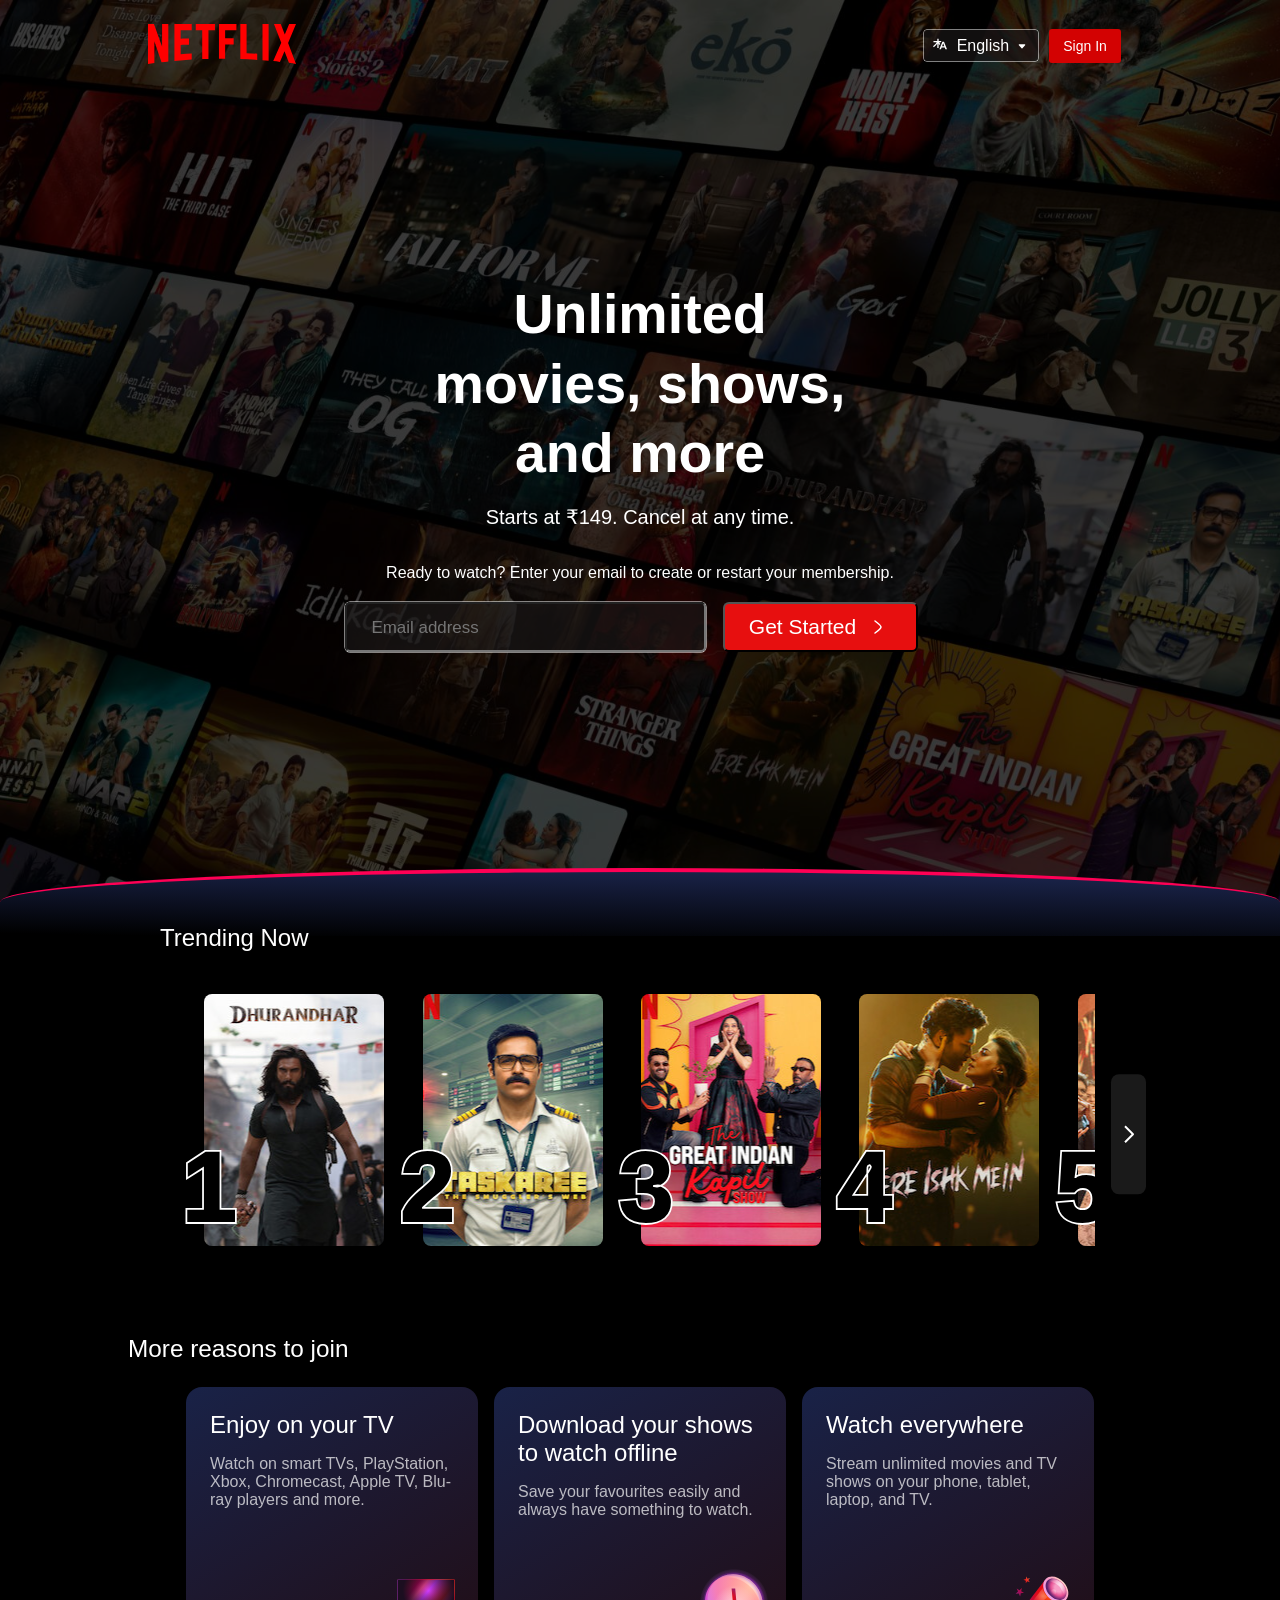
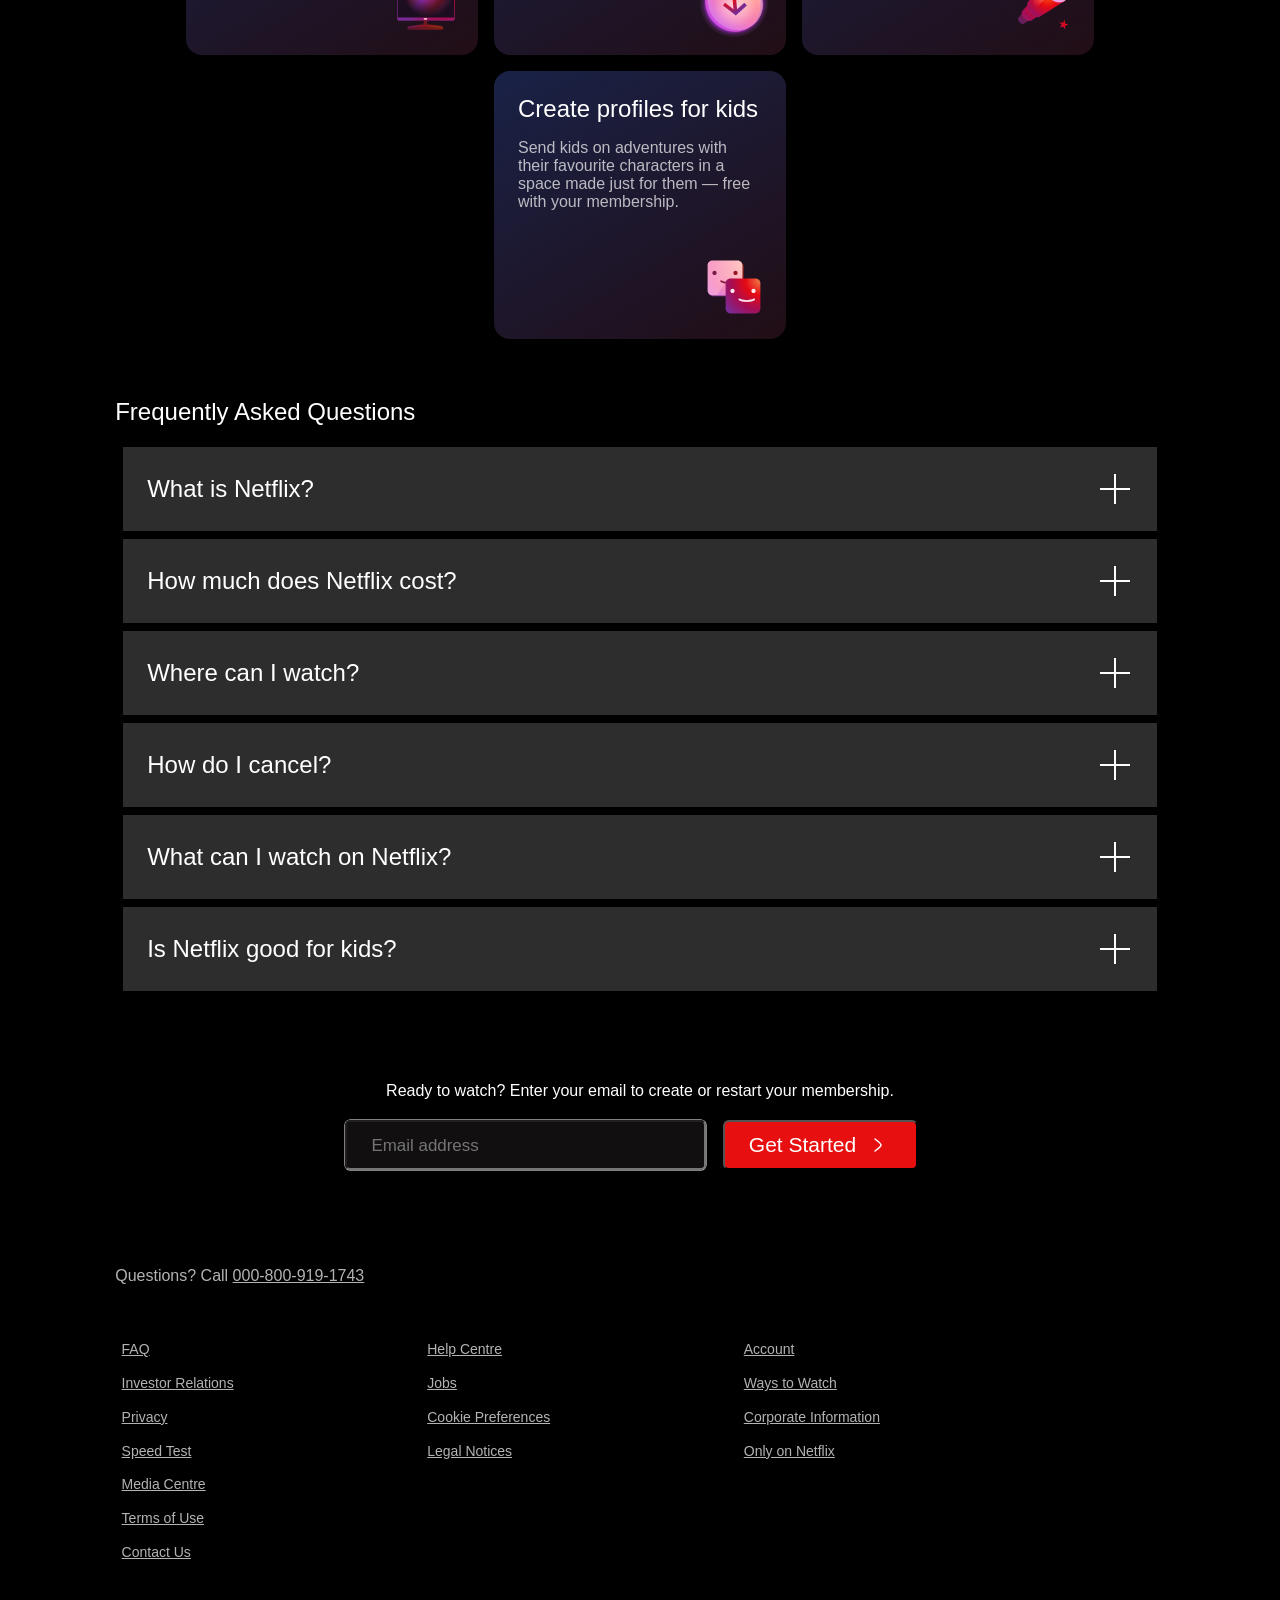
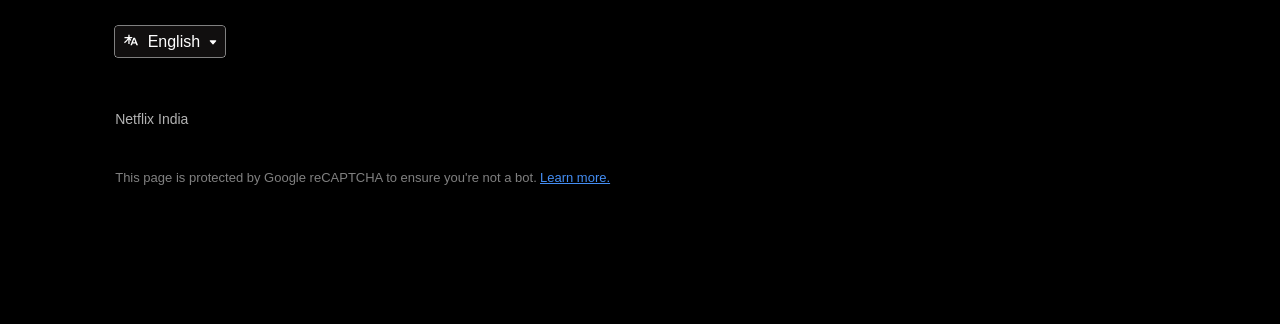
==== commit 468b54c0: "Responsiveness issue fixed" ====
--- a/project_1/index.html
+++ b/project_1/index.html
@@ -129,7 +129,7 @@
                     </path>
                 </svg>
             </div>
-        </div>
+        </div>  
     </div>
     <div class="info-card-header">
         <h3>More reasons to join</h3>
--- a/project_1/css/style.css
+++ b/project_1/css/style.css
@@ -213,6 +213,8 @@
     justify-content: center;
     align-items: center;
     position: relative;
+    max-width: 79vw;
+    margin: auto;
 }
 
 .cards {
@@ -295,38 +297,38 @@
     background-image: url("/project_1/assets/movie10.webp");
 }
 
+.cards-button-container-left,
 .cards-button-container-right {
-    padding: 4.7rem 0rem;
-    top: 15px;
     position: absolute;
-    right: 9rem;
-    transition: opacity 400ms ease-in-out;
-    background-color: black;
+    top: 50%;
+    transform: translateY(-50%);
+    z-index: 10;
 }
 
 .cards-button-container-left {
-    padding: 4.7rem 0rem;
-    top: 5px;
-    position: absolute;
-    left: 7rem;
-    transition: transform 400ms ease-in-out;
-    background-color: black;
+    left: 1.8rem;
+    bottom: 28px;
+}
+
+.cards-button-container-right {
+    right: 1.8rem;
+    bottom: 28px;
+}
+
+.cards-button:hover {
+    background-color: rgba(255, 255, 255, 0.25);
 }
 
 .cards-button {
-    height: 7.5rem;
-    width: 1.5rem;
-    border-radius: 0.5rem;
+    height: clamp(60px, 10vw, 120px);
+    width: 35px;
+    border-radius: 8px;
     border: none;
     display: flex;
-    -webkit-box-align: center;
-    align-items: center;
-    padding: 0px;
-    margin: 0px;
-    transition: background-color 0.2s ease-in-out, color 0.2s ease-in-out;
-    color: rgb(255, 255, 255);
+    justify-content: center;
+    align-items: center;
+    color: white;
     background-color: rgba(255, 255, 255, 0.1);
-    margin-left: .8rem;
     cursor: pointer;
 }
 
@@ -588,6 +590,16 @@
     color: rgb(68, 142, 244);
 }
 
+@media (max-width:1712px) {
+    .cards-button-container-right {
+        right: 0;
+    }
+
+    .cards-button-container-left {
+        left: 0;
+    }
+}
+
 @media (max-width:1256px) {
     .navbar {
         padding: 23px 14px;
@@ -630,6 +642,16 @@
         font-weight: 300;
         margin-bottom: 1rem;
     }
+
+    .cards-button {
+        height: 70px;
+        width: 28px;
+    }
+
+    .cards-button svg {
+        width: 18px;
+        height: 18px;
+    }
 }
 
 @media (max-width:480px) {
@@ -676,6 +698,16 @@
     #footer-inp {
         max-width: 15rem;
     }
+
+    .cards-button-container-right {
+        right: -1.2rem;
+        bottom: 151px;
+    }
+
+    .cards-button-container-left {
+        left: -1.2rem;
+        bottom: 151px;
+    }
 }
 
 @media (max-width:389px) {
@@ -719,10 +751,4 @@
     #footer-inp {
         max-width: 1rem;
     }
-}
-
-/* @media (min-width:1563px) {
-    .cards-button-container-right {
-        right: 52rem;
-    }
-} */+}
